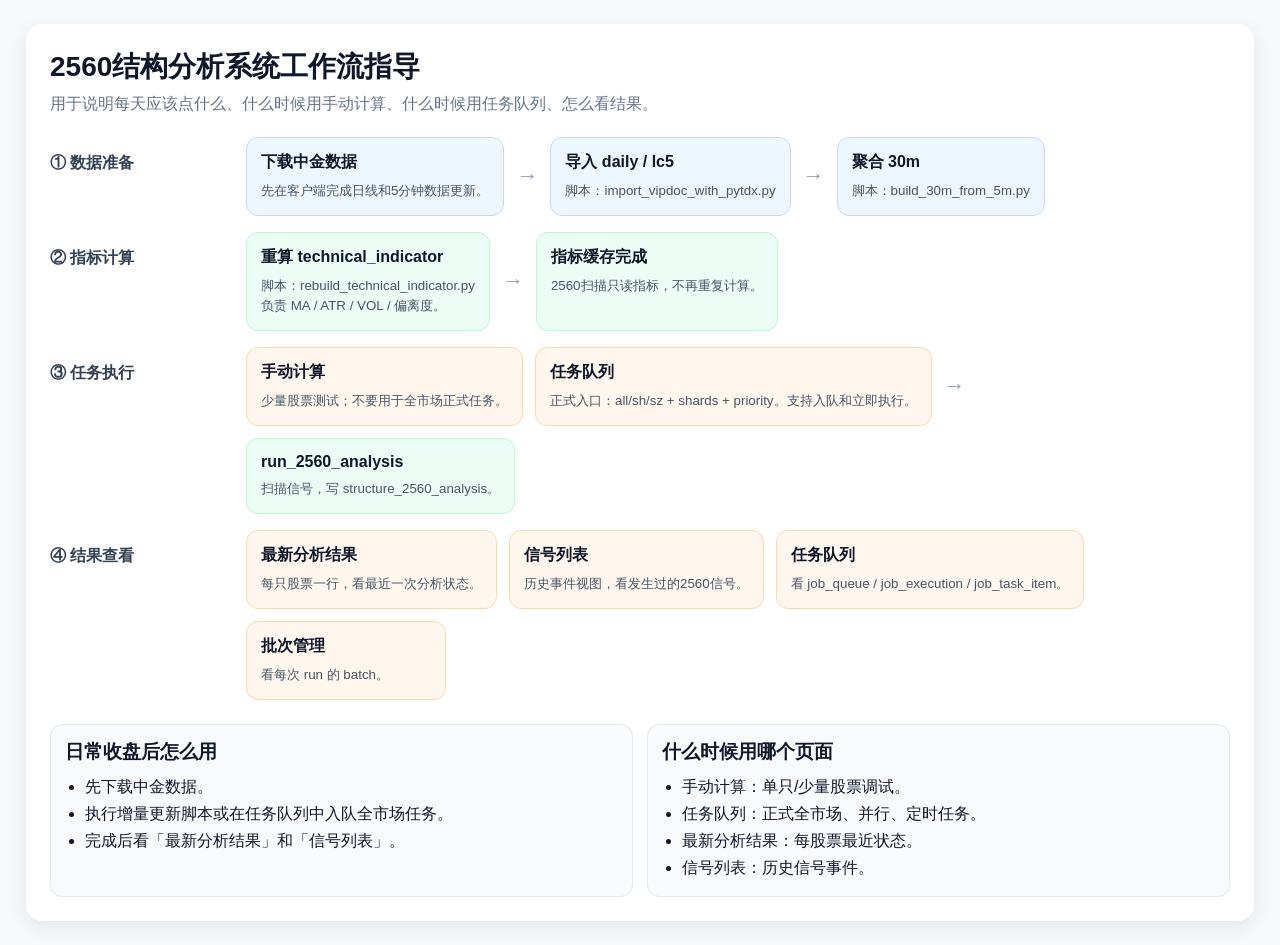
==== app/static/strategy2560_workflow_guide.html @ 78ec2ddc "代码同步到github Signed-off-by: bluewater_cg <bluewater_cg@126.com>" ====
<!doctype html>
<html lang="zh-CN">
<head>
<meta charset="utf-8" />
<title>2560工作流指导</title>
<style>
body{font-family:Arial,"Microsoft YaHei",sans-serif;background:#f6f8fb;color:#0f172a;margin:0;padding:24px}
.workflow{max-width:1180px;margin:auto;background:#fff;border-radius:16px;padding:24px;box-shadow:0 6px 18px rgba(15,23,42,.08)}
h1{margin:0 0 8px;font-size:28px}.sub{color:#64748b;margin-bottom:22px}.lane{display:grid;grid-template-columns:180px 1fr;gap:16px;margin:16px 0}.lane-title{font-weight:700;color:#334155;padding-top:16px}.steps{display:flex;gap:12px;flex-wrap:wrap}.step{min-width:170px;background:#eef6ff;border:1px solid #bfdbfe;border-radius:12px;padding:14px;position:relative}.step strong{display:block;margin-bottom:8px}.step small{color:#475569;line-height:1.5}.step.prod{background:#ecfdf5;border-color:#bbf7d0}.step.ui{background:#fff7ed;border-color:#fed7aa}.step.warn{background:#fff1f2;border-color:#fecdd3}.arrow{align-self:center;font-size:22px;color:#94a3b8}.legend{margin-top:24px;display:grid;grid-template-columns:repeat(2,minmax(0,1fr));gap:14px}.card{border:1px solid #e2e8f0;border-radius:12px;padding:14px;background:#f8fafc}.card h3{margin:0 0 8px}.card ul{margin:8px 0 0;padding-left:20px;line-height:1.7}
</style>
</head>
<body>
<div class="workflow">
<h1>2560结构分析系统工作流指导</h1>
<div class="sub">用于说明每天应该点什么、什么时候用手动计算、什么时候用任务队列、怎么看结果。</div>
<div class="lane"><div class="lane-title">① 数据准备</div><div class="steps"><div class="step"><strong>下载中金数据</strong><small>先在客户端完成日线和5分钟数据更新。</small></div><div class="arrow">→</div><div class="step"><strong>导入 daily / lc5</strong><small>脚本：import_vipdoc_with_pytdx.py</small></div><div class="arrow">→</div><div class="step"><strong>聚合 30m</strong><small>脚本：build_30m_from_5m.py</small></div></div></div>
<div class="lane"><div class="lane-title">② 指标计算</div><div class="steps"><div class="step prod"><strong>重算 technical_indicator</strong><small>脚本：rebuild_technical_indicator.py<br>负责 MA / ATR / VOL / 偏离度。</small></div><div class="arrow">→</div><div class="step prod"><strong>指标缓存完成</strong><small>2560扫描只读指标，不再重复计算。</small></div></div></div>
<div class="lane"><div class="lane-title">③ 任务执行</div><div class="steps"><div class="step ui"><strong>手动计算</strong><small>少量股票测试；不要用于全市场正式任务。</small></div><div class="step ui"><strong>任务队列</strong><small>正式入口：all/sh/sz + shards + priority。支持入队和立即执行。</small></div><div class="arrow">→</div><div class="step prod"><strong>run_2560_analysis</strong><small>扫描信号，写 structure_2560_analysis。</small></div></div></div>
<div class="lane"><div class="lane-title">④ 结果查看</div><div class="steps"><div class="step ui"><strong>最新分析结果</strong><small>每只股票一行，看最近一次分析状态。</small></div><div class="step ui"><strong>信号列表</strong><small>历史事件视图，看发生过的2560信号。</small></div><div class="step ui"><strong>任务队列</strong><small>看 job_queue / job_execution / job_task_item。</small></div><div class="step ui"><strong>批次管理</strong><small>看每次 run 的 batch。</small></div></div></div>
<div class="legend"><div class="card"><h3>日常收盘后怎么用</h3><ul><li>先下载中金数据。</li><li>执行增量更新脚本或在任务队列中入队全市场任务。</li><li>完成后看「最新分析结果」和「信号列表」。</li></ul></div><div class="card"><h3>什么时候用哪个页面</h3><ul><li>手动计算：单只/少量股票调试。</li><li>任务队列：正式全市场、并行、定时任务。</li><li>最新分析结果：每股票最近状态。</li><li>信号列表：历史信号事件。</li></ul></div></div>
</div>
</body>
</html>
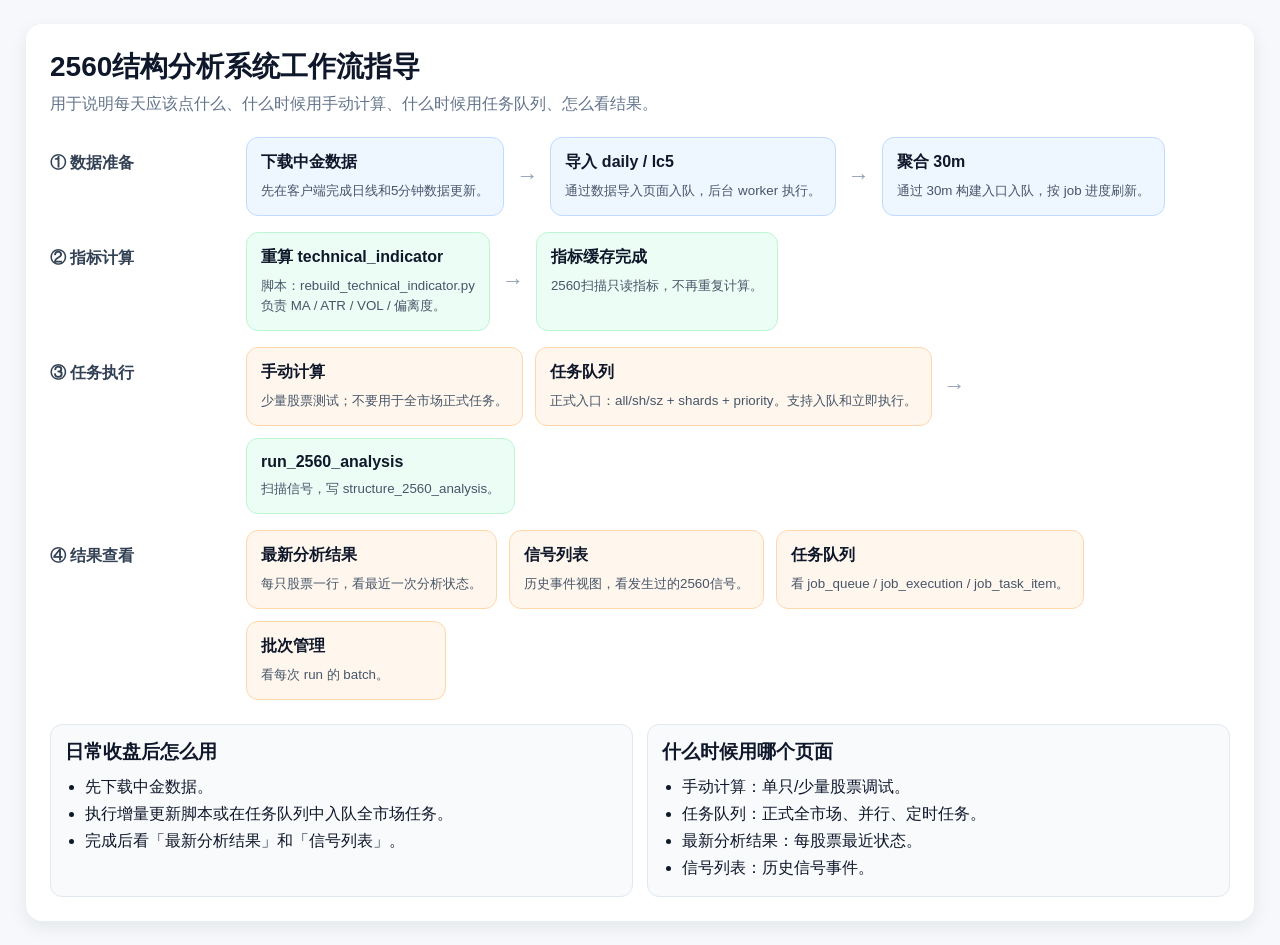
==== commit 53111552: "Unify import and analysis job orchestration" ====
--- a/app/static/strategy2560_workflow_guide.html
+++ b/app/static/strategy2560_workflow_guide.html
@@ -13,11 +13,11 @@
 <div class="workflow">
 <h1>2560结构分析系统工作流指导</h1>
 <div class="sub">用于说明每天应该点什么、什么时候用手动计算、什么时候用任务队列、怎么看结果。</div>
-<div class="lane"><div class="lane-title">① 数据准备</div><div class="steps"><div class="step"><strong>下载中金数据</strong><small>先在客户端完成日线和5分钟数据更新。</small></div><div class="arrow">→</div><div class="step"><strong>导入 daily / lc5</strong><small>脚本：import_vipdoc_with_pytdx.py</small></div><div class="arrow">→</div><div class="step"><strong>聚合 30m</strong><small>脚本：build_30m_from_5m.py</small></div></div></div>
+<div class="lane"><div class="lane-title">① 数据准备</div><div class="steps"><div class="step"><strong>下载中金数据</strong><small>先在客户端完成日线和5分钟数据更新。</small></div><div class="arrow">→</div><div class="step"><strong>导入 daily / lc5</strong><small>通过数据导入页面入队，后台 worker 执行。</small></div><div class="arrow">→</div><div class="step"><strong>聚合 30m</strong><small>通过 30m 构建入口入队，按 job 进度刷新。</small></div></div></div>
 <div class="lane"><div class="lane-title">② 指标计算</div><div class="steps"><div class="step prod"><strong>重算 technical_indicator</strong><small>脚本：rebuild_technical_indicator.py<br>负责 MA / ATR / VOL / 偏离度。</small></div><div class="arrow">→</div><div class="step prod"><strong>指标缓存完成</strong><small>2560扫描只读指标，不再重复计算。</small></div></div></div>
 <div class="lane"><div class="lane-title">③ 任务执行</div><div class="steps"><div class="step ui"><strong>手动计算</strong><small>少量股票测试；不要用于全市场正式任务。</small></div><div class="step ui"><strong>任务队列</strong><small>正式入口：all/sh/sz + shards + priority。支持入队和立即执行。</small></div><div class="arrow">→</div><div class="step prod"><strong>run_2560_analysis</strong><small>扫描信号，写 structure_2560_analysis。</small></div></div></div>
 <div class="lane"><div class="lane-title">④ 结果查看</div><div class="steps"><div class="step ui"><strong>最新分析结果</strong><small>每只股票一行，看最近一次分析状态。</small></div><div class="step ui"><strong>信号列表</strong><small>历史事件视图，看发生过的2560信号。</small></div><div class="step ui"><strong>任务队列</strong><small>看 job_queue / job_execution / job_task_item。</small></div><div class="step ui"><strong>批次管理</strong><small>看每次 run 的 batch。</small></div></div></div>
 <div class="legend"><div class="card"><h3>日常收盘后怎么用</h3><ul><li>先下载中金数据。</li><li>执行增量更新脚本或在任务队列中入队全市场任务。</li><li>完成后看「最新分析结果」和「信号列表」。</li></ul></div><div class="card"><h3>什么时候用哪个页面</h3><ul><li>手动计算：单只/少量股票调试。</li><li>任务队列：正式全市场、并行、定时任务。</li><li>最新分析结果：每股票最近状态。</li><li>信号列表：历史信号事件。</li></ul></div></div>
 </div>
 </body>
-</html>+</html>
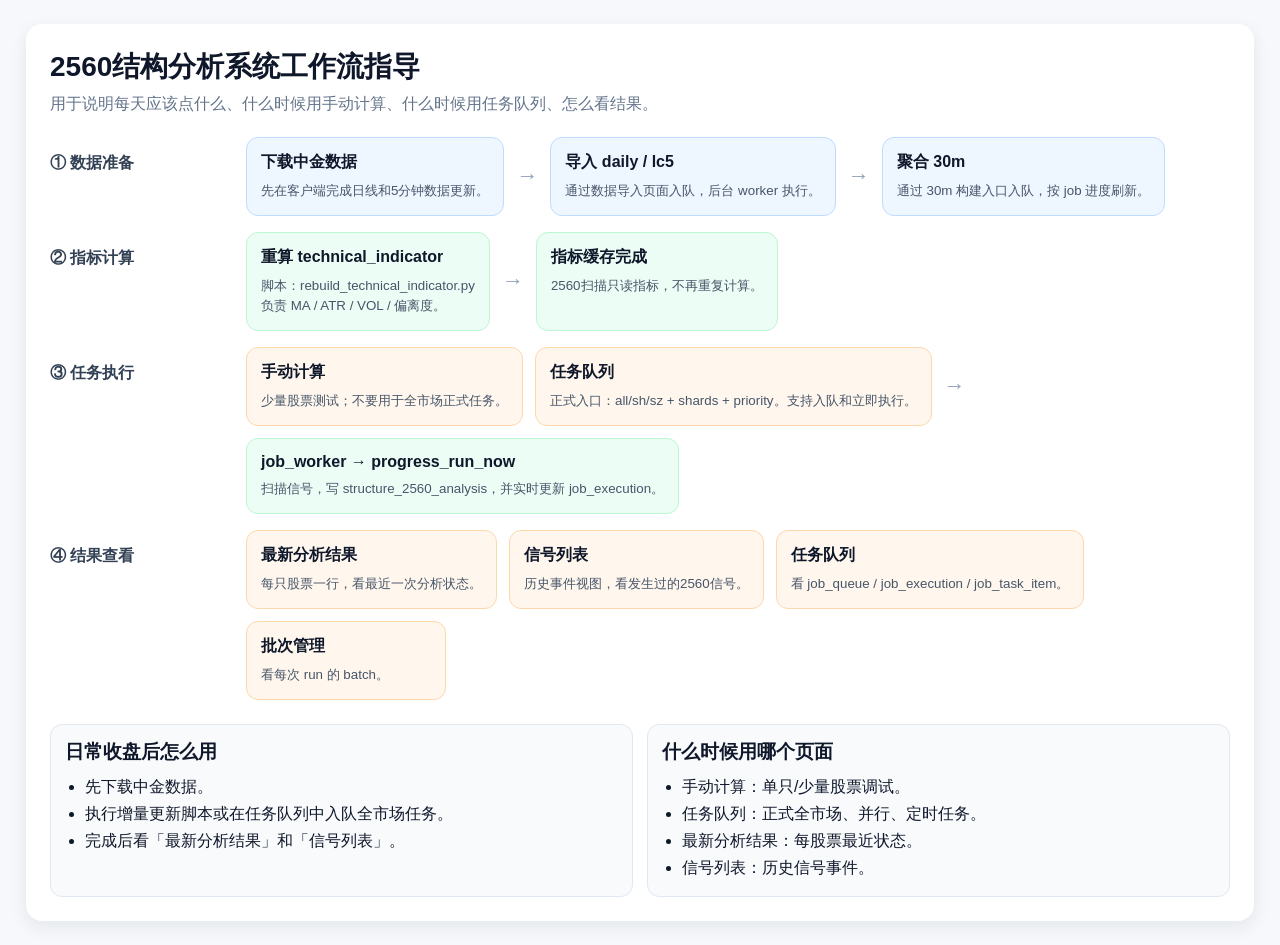
==== commit 6608a8c6: "Clarify queued analysis worker entrypoint" ====
--- a/app/static/strategy2560_workflow_guide.html
+++ b/app/static/strategy2560_workflow_guide.html
@@ -15,7 +15,7 @@
 <div class="sub">用于说明每天应该点什么、什么时候用手动计算、什么时候用任务队列、怎么看结果。</div>
 <div class="lane"><div class="lane-title">① 数据准备</div><div class="steps"><div class="step"><strong>下载中金数据</strong><small>先在客户端完成日线和5分钟数据更新。</small></div><div class="arrow">→</div><div class="step"><strong>导入 daily / lc5</strong><small>通过数据导入页面入队，后台 worker 执行。</small></div><div class="arrow">→</div><div class="step"><strong>聚合 30m</strong><small>通过 30m 构建入口入队，按 job 进度刷新。</small></div></div></div>
 <div class="lane"><div class="lane-title">② 指标计算</div><div class="steps"><div class="step prod"><strong>重算 technical_indicator</strong><small>脚本：rebuild_technical_indicator.py<br>负责 MA / ATR / VOL / 偏离度。</small></div><div class="arrow">→</div><div class="step prod"><strong>指标缓存完成</strong><small>2560扫描只读指标，不再重复计算。</small></div></div></div>
-<div class="lane"><div class="lane-title">③ 任务执行</div><div class="steps"><div class="step ui"><strong>手动计算</strong><small>少量股票测试；不要用于全市场正式任务。</small></div><div class="step ui"><strong>任务队列</strong><small>正式入口：all/sh/sz + shards + priority。支持入队和立即执行。</small></div><div class="arrow">→</div><div class="step prod"><strong>run_2560_analysis</strong><small>扫描信号，写 structure_2560_analysis。</small></div></div></div>
+<div class="lane"><div class="lane-title">③ 任务执行</div><div class="steps"><div class="step ui"><strong>手动计算</strong><small>少量股票测试；不要用于全市场正式任务。</small></div><div class="step ui"><strong>任务队列</strong><small>正式入口：all/sh/sz + shards + priority。支持入队和立即执行。</small></div><div class="arrow">→</div><div class="step prod"><strong>job_worker → progress_run_now</strong><small>扫描信号，写 structure_2560_analysis，并实时更新 job_execution。</small></div></div></div>
 <div class="lane"><div class="lane-title">④ 结果查看</div><div class="steps"><div class="step ui"><strong>最新分析结果</strong><small>每只股票一行，看最近一次分析状态。</small></div><div class="step ui"><strong>信号列表</strong><small>历史事件视图，看发生过的2560信号。</small></div><div class="step ui"><strong>任务队列</strong><small>看 job_queue / job_execution / job_task_item。</small></div><div class="step ui"><strong>批次管理</strong><small>看每次 run 的 batch。</small></div></div></div>
 <div class="legend"><div class="card"><h3>日常收盘后怎么用</h3><ul><li>先下载中金数据。</li><li>执行增量更新脚本或在任务队列中入队全市场任务。</li><li>完成后看「最新分析结果」和「信号列表」。</li></ul></div><div class="card"><h3>什么时候用哪个页面</h3><ul><li>手动计算：单只/少量股票调试。</li><li>任务队列：正式全市场、并行、定时任务。</li><li>最新分析结果：每股票最近状态。</li><li>信号列表：历史信号事件。</li></ul></div></div>
 </div>
